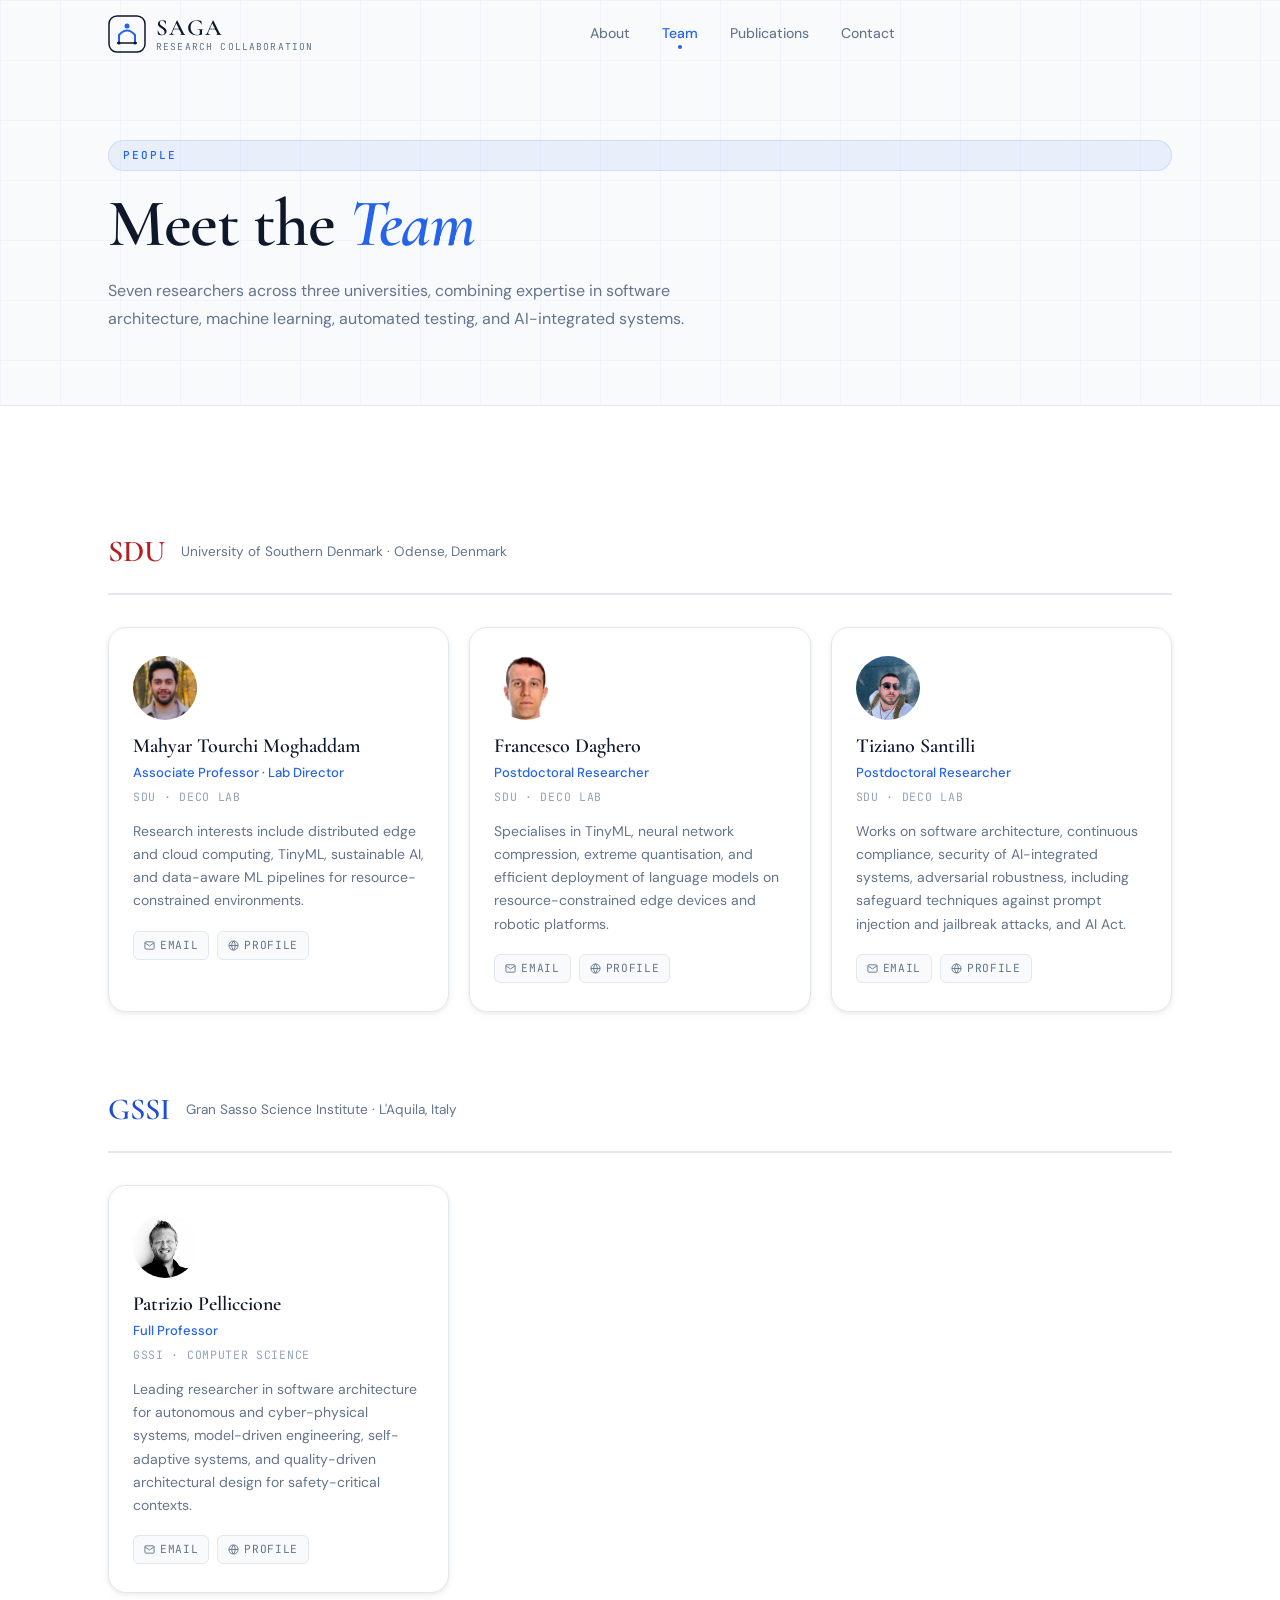
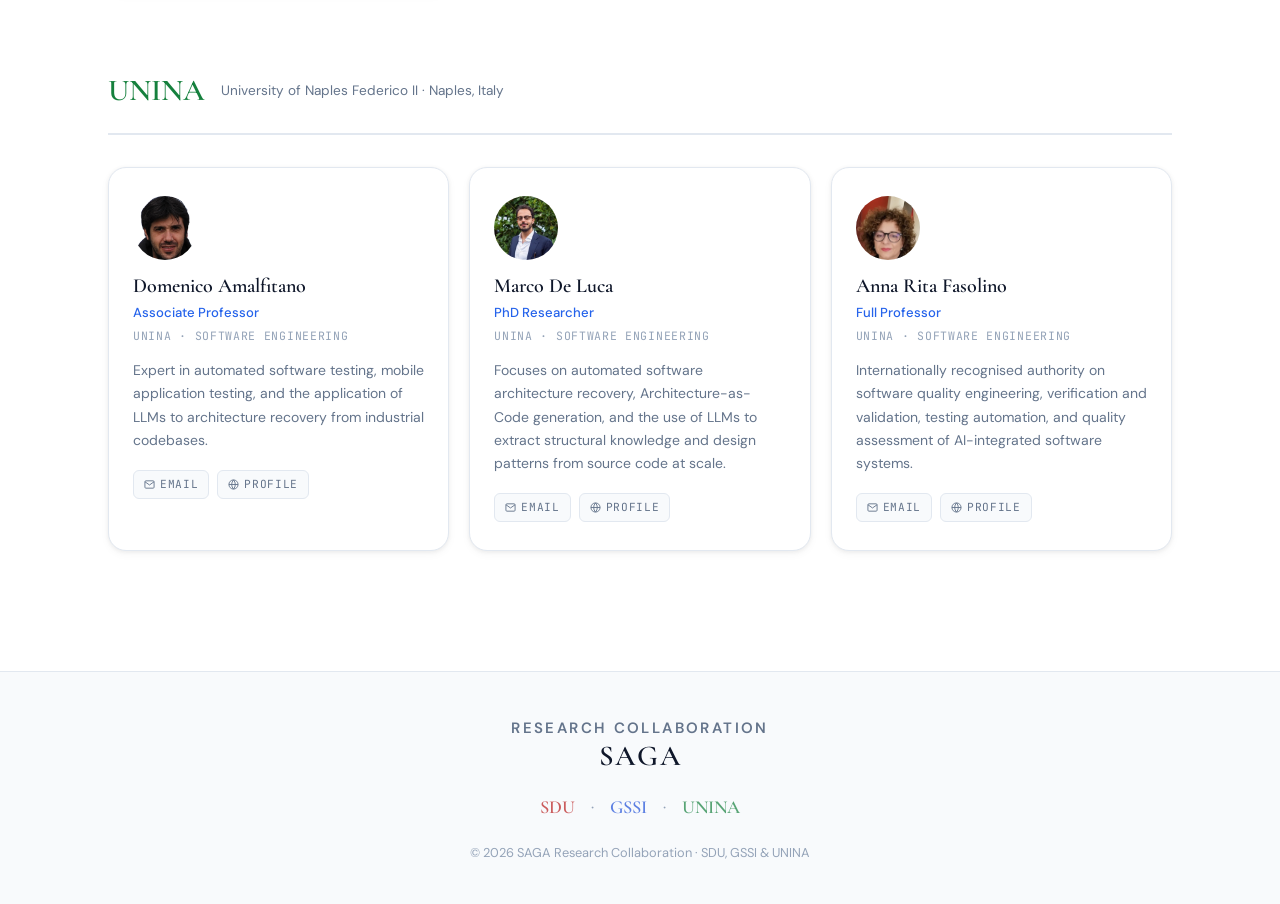
==== team.html @ 9bba65f5 "site upload" ====
<!DOCTYPE html>
<html lang="en">
<head>
  <meta charset="UTF-8" />
  <meta name="viewport" content="width=device-width, initial-scale=1.0" />
  <title>Team — SAGA Research Collaboration</title>
  <meta name="description" content="Meet the researchers behind SAGA — a cross-institutional team from SDU, GSSI, and UNINA." />
  <link rel="preconnect" href="https://fonts.googleapis.com" />
  <link rel="preconnect" href="https://fonts.gstatic.com" crossorigin />
  <link href="https://fonts.googleapis.com/css2?family=Cormorant+Garamond:ital,wght@0,400;0,500;0,600;1,400;1,600&family=DM+Sans:opsz,wght@9..40,300;9..40,400;9..40,500;9..40,600&family=JetBrains+Mono:wght@400;500&display=swap" rel="stylesheet" />
  <link rel="stylesheet" href="style.css" />
</head>
<body data-page="team">

<a href="#main" class="skip-link">Skip to content</a>

<header class="site-header" id="site-header">
  <div class="container header-inner">
    <a href="index.html" class="logo" aria-label="SAGA home">
      <svg width="38" height="38" viewBox="0 0 38 38" fill="none" aria-hidden="true">
        <rect x="1" y="1" width="36" height="36" rx="8" stroke="currentColor" stroke-width="1.5"/>
        <path d="M11 28 L11 20 Q19 11 27 20 L27 28" stroke="var(--accent)" stroke-width="2" fill="none" stroke-linejoin="round"/>
        <line x1="9" y1="28" x2="29" y2="28" stroke="currentColor" stroke-width="1.5"/>
        <circle cx="19" cy="11" r="2.5" fill="var(--accent)"/>
        <circle cx="11" cy="28" r="1.5" fill="currentColor"/>
        <circle cx="27" cy="28" r="1.5" fill="currentColor"/>
      </svg>
      <div class="logo-wordmark">
        <span class="logo-name">SAGA</span>
        <span class="logo-tagline">Research Collaboration</span>
      </div>
    </a>
    <nav class="nav-desktop" aria-label="Main navigation">
      <a href="index.html">About</a>
      <a href="team.html">Team</a>
      <a href="publications.html">Publications</a>
      <a href="contact.html">Contact</a>
    </nav>
    <div class="header-actions">
      <button class="hamburger" id="hamburger" aria-label="Open menu" aria-expanded="false">
        <svg width="20" height="20" viewBox="0 0 24 24" fill="none" stroke="currentColor" stroke-width="2" aria-hidden="true">
          <line x1="3" y1="6" x2="21" y2="6"/><line x1="3" y1="12" x2="21" y2="12"/><line x1="3" y1="18" x2="21" y2="18"/>
        </svg>
      </button>
    </div>
  </div>
  <nav class="nav-mobile" id="nav-mobile" aria-hidden="true">
    <a href="index.html" onclick="closeMobileNav()">About</a>
    <a href="team.html" onclick="closeMobileNav()">Team</a>
    <a href="publications.html" onclick="closeMobileNav()">Publications</a>
    <a href="contact.html" onclick="closeMobileNav()">Contact</a>
  </nav>
</header>

<main id="main">

  <section class="page-hero">
    <div class="container page-hero-inner">
      <span class="section-label">People</span>
      <h1>Meet the <em>Team</em></h1>
      <p class="desc">Seven researchers across three universities, combining expertise in software architecture, machine learning, automated testing, and AI-integrated systems.</p>
    </div>
  </section>

  <section class="section section-team">
    <div class="container">

      <!-- SDU -->
      <div class="team-group fade-in">
        <div class="team-group-header">
          <span class="team-group-abbr sdu">SDU</span>
          <span class="team-group-name">University of Southern Denmark · Odense, Denmark</span>
        </div>
        <div class="team-grid">

          <article class="team-card">
            <img class="team-avatar" src="./imgs/mahyar.jpg" alt=""/>
            <div class="team-info">
              <div class="team-name">Mahyar Tourchi Moghaddam</div>
              <div class="team-role">Associate Professor · Lab Director</div>
              <div class="team-affiliation">SDU · DECO Lab</div>
            </div>
            <p class="team-bio">Research interests include distributed edge and cloud computing, TinyML, sustainable AI, and data-aware ML pipelines for resource-constrained environments.</p>
            <div class="team-links">
              <a href="mailto:mtmo@mmmi.sdu.dk" class="team-link">
                <svg viewBox="0 0 24 24" fill="none" stroke="currentColor" stroke-width="2"><path d="M4 4h16c1.1 0 2 .9 2 2v12c0 1.1-.9 2-2 2H4c-1.1 0-2-.9-2-2V6c0-1.1.9-2 2-2z"/><polyline points="22,6 12,13 2,6"/></svg>
                Email
              </a>
              <a href="https://scholar.google.com/citations?user=be0lMAoAAAAJ&hl=en" target="_blank" rel="noopener noreferrer" class="team-link">
                <svg viewBox="0 0 24 24" fill="none" stroke="currentColor" stroke-width="2"><circle cx="12" cy="12" r="10"/><path d="M2 12h20M12 2a15.3 15.3 0 014 10 15.3 15.3 0 01-4 10 15.3 15.3 0 01-4-10 15.3 15.3 0 014-10z"/></svg>
                Profile
              </a>
            </div>
          </article>

          <article class="team-card">
            <img class="team-avatar" src="./imgs/daghero.jpg"/>
            <div class="team-info">
              <div class="team-name">Francesco Daghero</div>
              <div class="team-role">Postdoctoral Researcher</div>
              <div class="team-affiliation">SDU · DECO Lab</div>
            </div>
            <p class="team-bio">Specialises in TinyML, neural network compression, extreme quantisation, and efficient deployment of language models on resource-constrained edge devices and robotic platforms.</p>
            <div class="team-links">
              <a href="mailto:fdag@mmmi.sdu.dk" class="team-link">
                <svg viewBox="0 0 24 24" fill="none" stroke="currentColor" stroke-width="2"><path d="M4 4h16c1.1 0 2 .9 2 2v12c0 1.1-.9 2-2 2H4c-1.1 0-2-.9-2-2V6c0-1.1.9-2 2-2z"/><polyline points="22,6 12,13 2,6"/></svg>
                Email
              </a>
              <a href="https://scholar.google.com/citations?user=OiJ-ew0AAAAJ&hl=da&oi=ao" target="_blank" rel="noopener noreferrer" class="team-link">
                <svg viewBox="0 0 24 24" fill="none" stroke="currentColor" stroke-width="2"><circle cx="12" cy="12" r="10"/><path d="M2 12h20M12 2a15.3 15.3 0 014 10 15.3 15.3 0 01-4 10 15.3 15.3 0 01-4-10 15.3 15.3 0 014-10z"/></svg>
                Profile
              </a>
            </div>
          </article>

          <article class="team-card">
            <img class="team-avatar" src="./imgs/tiziano.jpeg"/>
            <div class="team-info">
              <div class="team-name">Tiziano Santilli</div>
              <div class="team-role">Postdoctoral Researcher</div>
              <div class="team-affiliation">SDU · DECO Lab</div>
            </div>
            <p class="team-bio">Works on software architecture, continuous compliance, security of AI-integrated systems, adversarial robustness, including safeguard techniques against prompt injection and jailbreak attacks, and AI Act.</p>
            <div class="team-links">
              <a href="mailto:tisa@mmmi.sdu.dk" class="team-link">
                <svg viewBox="0 0 24 24" fill="none" stroke="currentColor" stroke-width="2"><path d="M4 4h16c1.1 0 2 .9 2 2v12c0 1.1-.9 2-2 2H4c-1.1 0-2-.9-2-2V6c0-1.1.9-2 2-2z"/><polyline points="22,6 12,13 2,6"/></svg>
                Email
              </a>
              <a href="https://scholar.google.com/citations?hl=da&user=D_-SJPYAAAAJ" target="_blank" rel="noopener noreferrer" class="team-link">
                <svg viewBox="0 0 24 24" fill="none" stroke="currentColor" stroke-width="2"><circle cx="12" cy="12" r="10"/><path d="M2 12h20M12 2a15.3 15.3 0 014 10 15.3 15.3 0 01-4 10 15.3 15.3 0 01-4-10 15.3 15.3 0 014-10z"/></svg>
                Profile
              </a>
            </div>
          </article>

        </div>
      </div>

      <!-- GSSI -->
      <div class="team-group fade-in">
        <div class="team-group-header">
          <span class="team-group-abbr gssi">GSSI</span>
          <span class="team-group-name">Gran Sasso Science Institute · L'Aquila, Italy</span>
        </div>
        <div class="team-grid">

          <article class="team-card">
            <img class="team-avatar" src="./imgs/pelliccione.jpg"/>
            <div class="team-info">
              <div class="team-name">Patrizio Pelliccione</div>
              <div class="team-role">Full Professor</div>
              <div class="team-affiliation">GSSI · Computer Science</div>
            </div>
            <p class="team-bio">Leading researcher in software architecture for autonomous and cyber-physical systems, model-driven engineering, self-adaptive systems, and quality-driven architectural design for safety-critical contexts.</p>
            <div class="team-links">
              <a href="mailto:patrizio.pelliccione@gssi.it" class="team-link">
                <svg viewBox="0 0 24 24" fill="none" stroke="currentColor" stroke-width="2"><path d="M4 4h16c1.1 0 2 .9 2 2v12c0 1.1-.9 2-2 2H4c-1.1 0-2-.9-2-2V6c0-1.1.9-2 2-2z"/><polyline points="22,6 12,13 2,6"/></svg>
                Email
              </a>
              <a href="https://www.patriziopelliccione.com" target="_blank" rel="noopener noreferrer" class="team-link">
                <svg viewBox="0 0 24 24" fill="none" stroke="currentColor" stroke-width="2"><circle cx="12" cy="12" r="10"/><path d="M2 12h20M12 2a15.3 15.3 0 014 10 15.3 15.3 0 01-4 10 15.3 15.3 0 01-4-10 15.3 15.3 0 014-10z"/></svg>
                Profile
              </a>
            </div>
          </article>

        </div>
      </div>

      <!-- UNINA -->
      <div class="team-group fade-in">
        <div class="team-group-header">
          <span class="team-group-abbr unina">UNINA</span>
          <span class="team-group-name">University of Naples Federico II · Naples, Italy</span>
        </div>
        <div class="team-grid">

          <article class="team-card">
            <img class="team-avatar" src="./imgs/domenico.png"/>
            <div class="team-info">
              <div class="team-name">Domenico Amalfitano</div>
              <div class="team-role">Associate Professor</div>
              <div class="team-affiliation">UNINA · Software Engineering</div>
            </div>
            <p class="team-bio">Expert in automated software testing, mobile application testing, and the application of LLMs to architecture recovery from industrial codebases.</p>
            <div class="team-links">
              <a href="mailto:domenico.amalfitano@unina.it" class="team-link">
                <svg viewBox="0 0 24 24" fill="none" stroke="currentColor" stroke-width="2"><path d="M4 4h16c1.1 0 2 .9 2 2v12c0 1.1-.9 2-2 2H4c-1.1 0-2-.9-2-2V6c0-1.1.9-2 2-2z"/><polyline points="22,6 12,13 2,6"/></svg>
                Email
              </a>
              <a href="https://scholar.google.com/citations?hl=da&user=ReafO6YAAAAJ" target="_blank" rel="noopener noreferrer" class="team-link">
                <svg viewBox="0 0 24 24" fill="none" stroke="currentColor" stroke-width="2"><circle cx="12" cy="12" r="10"/><path d="M2 12h20M12 2a15.3 15.3 0 014 10 15.3 15.3 0 01-4 10 15.3 15.3 0 01-4-10 15.3 15.3 0 014-10z"/></svg>
                Profile
              </a>
            </div>
          </article>

          <article class="team-card">
            <img class="team-avatar" src="./imgs/marco.jpeg"/>
            <div class="team-info">
              <div class="team-name">Marco De Luca</div>
              <div class="team-role">PhD Researcher</div>
              <div class="team-affiliation">UNINA · Software Engineering</div>
            </div>
            <p class="team-bio">Focuses on automated software architecture recovery, Architecture-as-Code generation, and the use of LLMs to extract structural knowledge and design patterns from source code at scale.</p>
            <div class="team-links">
              <a href="mailto:marco.deluca2@unina.it" class="team-link">
                <svg viewBox="0 0 24 24" fill="none" stroke="currentColor" stroke-width="2"><path d="M4 4h16c1.1 0 2 .9 2 2v12c0 1.1-.9 2-2 2H4c-1.1 0-2-.9-2-2V6c0-1.1.9-2 2-2z"/><polyline points="22,6 12,13 2,6"/></svg>
                Email
              </a>
              <a href="https://scholar.google.com/citations?hl=da&user=UpbVKHIAAAAJ" target="_blank" rel="noopener noreferrer" class="team-link">
                <svg viewBox="0 0 24 24" fill="none" stroke="currentColor" stroke-width="2"><circle cx="12" cy="12" r="10"/><path d="M2 12h20M12 2a15.3 15.3 0 014 10 15.3 15.3 0 01-4 10 15.3 15.3 0 01-4-10 15.3 15.3 0 014-10z"/></svg>
                Profile
              </a>
            </div>
          </article>

          <article class="team-card">
            <img class="team-avatar" src="./imgs/fasolino.jpg"/>
            <div class="team-info">
              <div class="team-name">Anna Rita Fasolino</div>
              <div class="team-role">Full Professor</div>
              <div class="team-affiliation">UNINA · Software Engineering</div>
            </div>
            <p class="team-bio">Internationally recognised authority on software quality engineering, verification and validation, testing automation, and quality assessment of AI-integrated software systems.</p>
            <div class="team-links">
              <a href="mailto:fasolino@unina.it" class="team-link">
                <svg viewBox="0 0 24 24" fill="none" stroke="currentColor" stroke-width="2"><path d="M4 4h16c1.1 0 2 .9 2 2v12c0 1.1-.9 2-2 2H4c-1.1 0-2-.9-2-2V6c0-1.1.9-2 2-2z"/><polyline points="22,6 12,13 2,6"/></svg>
                Email
              </a>
              <a href="https://scholar.google.com/citations?hl=da&user=lC5j76YAAAAJ" target="_blank" rel="noopener noreferrer" class="team-link">
                <svg viewBox="0 0 24 24" fill="none" stroke="currentColor" stroke-width="2"><circle cx="12" cy="12" r="10"/><path d="M2 12h20M12 2a15.3 15.3 0 014 10 15.3 15.3 0 01-4 10 15.3 15.3 0 01-4-10 15.3 15.3 0 014-10z"/></svg>
                Profile
              </a>
            </div>
          </article>



        </div>
      </div>

    </div>
  </section>

</main>

<footer class="site-footer">
  <div class="container footer-inner">
    <div class="footer-name"><em>Research Collaboration</em>SAGA</div>
    <div class="footer-insts">
      <a href="https://www.sdu.dk"   target="_blank" rel="noopener noreferrer" class="footer-inst sdu">SDU</a>
      <span class="footer-sep">·</span>
      <a href="https://www.gssi.it"  target="_blank" rel="noopener noreferrer" class="footer-inst gssi">GSSI</a>
      <span class="footer-sep">·</span>
      <a href="https://www.unina.it" target="_blank" rel="noopener noreferrer" class="footer-inst unina">UNINA</a>
    </div>
    <p class="footer-copy">&copy; <span id="footer-year"></span> SAGA Research Collaboration · SDU, GSSI &amp; UNINA</p>
  </div>
</footer>

<script src="script.js"></script>
</body>
</html>
---- style.css ----
/* ================================================================
   SAGA Research Collaboration · style.css
   ================================================================ */

/* ── VARIABLES ─────────────────────────────────────────────── */
:root {
  --bg:           #ffffff;
  --bg-2:         #f8fafc;
  --bg-3:         #f0f4ff;
  --card:         #ffffff;
  --card-hover:   #f0f5ff;

  --accent:       #2563eb;
  --accent-dim:   rgba(37, 99, 235, .07);
  --accent-glow:  rgba(37, 99, 235, .18);
  --accent-2:     #0891b2;
  --gold:         #d97706;
  --gold-dim:     rgba(217, 119, 6, .09);

  --sdu-color:    #b91c1c;
  --gssi-color:   #1d4ed8;
  --unina-color:  #15803d;

  --text:         #0f172a;
  --text-2:       #64748b;
  --text-3:       #94a3b8;

  --border:       rgba(37, 99, 235, .14);
  --border-2:     #e2e8f0;
  --border-hover: rgba(37, 99, 235, .35);

  --shadow-sm:    0 1px 4px rgba(0,0,0,.06), 0 3px 10px rgba(0,0,0,.04);
  --shadow-md:    0 4px 20px rgba(37,99,235,.1), 0 1px 4px rgba(0,0,0,.06);

  --radius:       10px;
  --radius-lg:    18px;
  --radius-xl:    24px;
  --max-w:        1160px;
  --pad-x:        clamp(20px, 5vw, 48px);

  --font-display: 'Cormorant Garamond', Georgia, serif;
  --font-body:    'DM Sans', system-ui, sans-serif;
  --font-mono:    'JetBrains Mono', 'Fira Code', monospace;

  --ease:         cubic-bezier(.25, .46, .45, .94);
  --ease-out:     cubic-bezier(.16, 1, .3, 1);
  --dur:          .25s;
}

/* ── RESET ─────────────────────────────────────────────────── */
*, *::before, *::after { box-sizing: border-box; margin: 0; padding: 0; }
html  { scroll-behavior: smooth; text-size-adjust: 100%; }
body  {
  font-family: var(--font-body);
  font-size: clamp(15px, 1.5vw, 16px);
  line-height: 1.7;
  color: var(--text);
  background: var(--bg);
  overflow-x: hidden;
  -webkit-font-smoothing: antialiased;
}
img    { display: block; max-width: 100%; }
ul     { list-style: none; }
a      { color: inherit; text-decoration: none; }
button { font: inherit; cursor: pointer; border: none; background: none; }
input, textarea { font: inherit; }
::selection { background: var(--accent); color: #fff; }
:focus-visible { outline: 2px solid var(--accent); outline-offset: 3px; border-radius: 4px; }

/* ── SKIP LINK ─────────────────────────────────────────────── */
.skip-link {
  position: fixed; top: -100px; left: 16px; z-index: 9999;
  padding: 10px 18px; background: var(--accent); color: #fff;
  border-radius: var(--radius); font-weight: 600; transition: top .2s;
}
.skip-link:focus { top: 12px; }

/* ── LAYOUT UTILITIES ──────────────────────────────────────── */
.container {
  width: 100%; max-width: var(--max-w);
  margin-inline: auto; padding-inline: var(--pad-x);
}
.section { padding-block: clamp(72px, 10vw, 120px); }

/* ── SECTION HEADER ────────────────────────────────────────── */
.section-header {
  text-align: center; max-width: 700px;
  margin-inline: auto; margin-bottom: clamp(48px, 7vw, 80px);
}
.section-label {
  display: inline-block;
  font-family: var(--font-mono); font-size: 11px;
  font-weight: 500; letter-spacing: .18em; text-transform: uppercase;
  color: var(--accent); background: var(--accent-dim);
  border: 1px solid var(--border);
  padding: 5px 14px; border-radius: 100px; margin-bottom: 18px;
}
.section-header h2 {
  font-family: var(--font-display);
  font-size: clamp(2.2rem, 5vw, 3.4rem);
  font-weight: 600; line-height: 1.15; letter-spacing: -.01em;
  color: var(--text); margin-bottom: 18px;
}
.section-header h2 em { font-style: italic; color: var(--accent); }
.section-desc { color: var(--text-2); font-size: 1.05rem; line-height: 1.75; }

/* ── BUTTONS ───────────────────────────────────────────────── */
.btn {
  display: inline-flex; align-items: center; gap: 8px;
  padding: 12px 26px; border-radius: var(--radius);
  font-size: .9rem; font-weight: 500; letter-spacing: .01em;
  transition: all var(--dur) var(--ease); cursor: pointer; white-space: nowrap;
}
.btn-primary {
  background: var(--accent); color: #fff;
  box-shadow: 0 2px 8px rgba(37,99,235,.3);
}
.btn-primary:hover {
  background: #1d4ed8;
  box-shadow: 0 4px 16px rgba(37,99,235,.35);
  transform: translateY(-1px);
}
.btn-outline {
  background: transparent; color: var(--text);
  border: 1.5px solid var(--border-2);
}
.btn-outline:hover {
  border-color: var(--accent); color: var(--accent);
  background: var(--accent-dim); transform: translateY(-1px);
}
.btn-sm { padding: 8px 18px; font-size: .85rem; }

/* ── HEADER ────────────────────────────────────────────────── */
.site-header {
  position: fixed; top: 0; left: 0; right: 0; z-index: 100;
  transition: background var(--dur), border-color var(--dur), box-shadow var(--dur);
}
.site-header.scrolled {
  background: rgba(255,255,255,.95);
  backdrop-filter: blur(20px);
  -webkit-backdrop-filter: blur(20px);
  border-bottom: 1px solid var(--border-2);
  box-shadow: 0 1px 8px rgba(0,0,0,.06);
}
.header-inner {
  display: flex; align-items: center;
  justify-content: space-between; height: 68px; gap: 24px;
}
.logo { display: flex; align-items: center; gap: 10px; flex-shrink: 0; }
.logo-wordmark { display: flex; flex-direction: column; line-height: 1; }
.logo-name {
  font-family: var(--font-display); font-size: 1.45rem;
  font-weight: 600; letter-spacing: .06em; color: var(--text);
}
.logo-tagline {
  font-family: var(--font-mono); font-size: .6rem;
  letter-spacing: .12em; text-transform: uppercase;
  color: var(--text-2); margin-top: 2px;
}
.nav-desktop { display: flex; align-items: center; gap: 4px; }
.nav-desktop a {
  padding: 7px 14px; border-radius: var(--radius);
  font-size: .88rem; font-weight: 450; color: var(--text-2);
  transition: color var(--dur), background var(--dur); position: relative;
}
.nav-desktop a:hover { color: var(--text); background: var(--bg-2); }
.nav-desktop a.active { color: var(--accent); font-weight: 500; }
.nav-desktop a.active::after {
  content: ''; position: absolute; bottom: 4px; left: 50%;
  transform: translateX(-50%); width: 4px; height: 4px;
  border-radius: 50%; background: var(--accent);
}
.header-actions { display: flex; align-items: center; gap: 8px; flex-shrink: 0; }
.hamburger {
  display: none; align-items: center; justify-content: center;
  width: 40px; height: 40px; border-radius: var(--radius);
  color: var(--text); background: var(--bg-2);
  border: 1px solid var(--border-2); transition: background var(--dur);
}
.hamburger:hover { background: #e2e8f0; }
.nav-mobile {
  display: none; flex-direction: column;
  background: rgba(255,255,255,.98);
  backdrop-filter: blur(24px);
  border-bottom: 1px solid var(--border-2);
  padding: 12px var(--pad-x) 20px; gap: 4px;
  box-shadow: 0 8px 24px rgba(0,0,0,.08);
}
.nav-mobile.open { display: flex; }
.nav-mobile a {
  display: block; padding: 11px 16px; border-radius: var(--radius);
  color: var(--text-2); font-size: .95rem; font-weight: 450;
  transition: color var(--dur), background var(--dur);
}
.nav-mobile a:hover  { color: var(--text); background: var(--bg-2); }
.nav-mobile a.active { color: var(--accent); }

/* ── HERO (homepage only) ──────────────────────────────────── */
.hero {
  position: relative; min-height: 100svh;
  display: flex; align-items: center; justify-content: center;
  overflow: hidden; background: #eef4ff;
}
.hero::before {
  content: ''; position: absolute; inset: 0;
  background-image:
    linear-gradient(rgba(37,99,235,.055) 1px, transparent 1px),
    linear-gradient(90deg, rgba(37,99,235,.055) 1px, transparent 1px);
  background-size: 64px 64px; pointer-events: none; z-index: 1;
}
.hero::after {
  content: ''; position: absolute; top: 50%; left: 50%;
  transform: translate(-50%, -50%);
  width: 800px; height: 800px;
  background: radial-gradient(ellipse, rgba(37,99,235,.07) 0%, transparent 70%);
  pointer-events: none; z-index: 1;
}
#hero-canvas { position: absolute; inset: 0; width: 100%; height: 100%; z-index: 2; }
.hero-content {
  position: relative; z-index: 3; text-align: center;
  padding-top: 80px; padding-bottom: 80px;
}
.hero-badge {
  display: inline-flex; align-items: center; gap: 8px;
  font-family: var(--font-mono); font-size: 11px;
  letter-spacing: .16em; text-transform: uppercase;
  color: var(--accent); background: rgba(37,99,235,.08);
  border: 1px solid rgba(37,99,235,.2);
  padding: 6px 16px; border-radius: 100px; margin-bottom: 32px;
  animation: fadeUp .8s var(--ease-out) .1s both;
}
.hero-badge-dot {
  width: 6px; height: 6px; border-radius: 50%; background: var(--accent-2);
  animation: pulseDot 2s ease-in-out infinite;
}
.hero-title {
  font-family: var(--font-display);
  font-size: clamp(3rem, 8vw, 6.5rem);
  font-weight: 600; line-height: 1.05; letter-spacing: -.02em;
  color: var(--text); margin-bottom: 28px;
  animation: fadeUp .9s var(--ease-out) .25s both;
}
.hero-title em {
  font-style: italic;
  background: linear-gradient(135deg, var(--accent) 0%, var(--accent-2) 100%);
  -webkit-background-clip: text; -webkit-text-fill-color: transparent; background-clip: text;
}
.hero-desc {
  max-width: 560px; margin-inline: auto;
  color: var(--text-2); font-size: clamp(.95rem, 2vw, 1.1rem);
  line-height: 1.75; margin-bottom: 36px;
  animation: fadeUp .9s var(--ease-out) .38s both;
}
.hero-institutions {
  display: flex; align-items: center; justify-content: center;
  gap: 14px; flex-wrap: wrap; margin-bottom: 44px;
  animation: fadeUp .9s var(--ease-out) .48s both;
}
.inst-badge {
  font-family: var(--font-mono); font-size: .78rem; font-weight: 500;
  letter-spacing: .08em; padding: 5px 14px;
  border-radius: var(--radius); border: 1.5px solid;
}
.inst-badge.sdu   { color: var(--sdu-color);   border-color: var(--sdu-color);   background: rgba(185,28,28,.07); }
.inst-badge.gssi  { color: var(--gssi-color);  border-color: var(--gssi-color);  background: rgba(29,78,216,.07); }
.inst-badge.unina { color: var(--unina-color); border-color: var(--unina-color); background: rgba(21,128,61,.07); }
.inst-divider { color: var(--text-3); font-size: 1.2rem; }
.hero-cta {
  display: flex; align-items: center; justify-content: center;
  gap: 14px; flex-wrap: wrap;
  animation: fadeUp .9s var(--ease-out) .58s both;
}
.hero-scroll {
  position: absolute; bottom: 36px; left: 50%;
  transform: translateX(-50%); z-index: 3;
  display: flex; flex-direction: column; align-items: center; gap: 8px;
  color: var(--text-3); font-family: var(--font-mono);
  font-size: 10px; letter-spacing: .12em; text-transform: uppercase;
  animation: fadeIn 1.2s var(--ease-out) 1.2s both;
}
.hero-scroll-line {
  width: 1px; height: 36px;
  background: linear-gradient(to bottom, var(--text-3), transparent);
  animation: scrollLine 2s ease-in-out 1.5s infinite;
}

/* ── STATS BAR ─────────────────────────────────────────────── */
.stats-bar {
  background: var(--bg-2);
  border-top: 1px solid var(--border-2);
  border-bottom: 1px solid var(--border-2);
  padding-block: 48px;
}
.stats-grid {
  display: grid; grid-template-columns: repeat(3, 1fr);
  gap: 24px; text-align: center;
}
.stat-number {
  font-family: var(--font-display);
  font-size: clamp(2.4rem, 5vw, 3.6rem);
  font-weight: 600; color: var(--accent);
  line-height: 1; margin-bottom: 8px;
}
.stat-label { font-size: .82rem; color: var(--text-2); letter-spacing: .04em; }

/* ── RESEARCH THEME CARDS ──────────────────────────────────── */
.section-research    { background: var(--bg); }
.section-institutions{ background: var(--bg-2); }

.themes-grid {
  display: grid;
  grid-template-columns: repeat(auto-fit, minmax(260px, 1fr)); gap: 20px;
}
.theme-card {
  background: var(--card); border: 1px solid var(--border-2);
  border-radius: var(--radius-lg); padding: 32px 28px;
  box-shadow: var(--shadow-sm);
  transition: background var(--dur), border-color var(--dur), transform var(--dur), box-shadow var(--dur);
}
.theme-card:hover {
  background: var(--card-hover); border-color: rgba(37,99,235,.25);
  transform: translateY(-3px); box-shadow: var(--shadow-md);
}
.theme-icon {
  width: 48px; height: 48px; border-radius: 12px;
  background: var(--accent-dim); border: 1px solid var(--border);
  display: flex; align-items: center; justify-content: center;
  color: var(--accent); margin-bottom: 20px;
  transition: background var(--dur), box-shadow var(--dur);
}
.theme-card:hover .theme-icon {
  background: rgba(37,99,235,.12);
  box-shadow: 0 0 16px rgba(37,99,235,.2);
}
.theme-icon svg { width: 22px; height: 22px; stroke-width: 1.6; }
.theme-card h3 {
  font-family: var(--font-display); font-size: 1.3rem;
  font-weight: 600; color: var(--text); margin-bottom: 12px; line-height: 1.3;
}
.theme-card p { color: var(--text-2); font-size: .9rem; line-height: 1.7; }

/* ── INSTITUTION CARDS ─────────────────────────────────────── */
.inst-grid {
  display: grid;
  grid-template-columns: repeat(auto-fit, minmax(300px, 1fr)); gap: 24px;
}
.inst-card {
  background: var(--card); border: 1px solid var(--border-2);
  border-radius: var(--radius-lg); padding: 36px 32px;
  box-shadow: var(--shadow-sm); display: flex; flex-direction: column;
  transition: transform var(--dur), box-shadow var(--dur), border-color var(--dur);
}
.inst-card:hover {
  transform: translateY(-2px); box-shadow: var(--shadow-md);
  border-color: rgba(37,99,235,.2);
}
.inst-card-flag { display: flex; align-items: center; gap: 12px; margin-bottom: 20px; }
.inst-abbr { font-family: var(--font-display); font-size: 2.2rem; font-weight: 600; line-height: 1; }
.inst-abbr.sdu   { color: var(--sdu-color); }
.inst-abbr.gssi  { color: var(--gssi-color); }
.inst-abbr.unina { color: var(--unina-color); }
.inst-country {
  font-family: var(--font-mono); font-size: .7rem;
  letter-spacing: .1em; text-transform: uppercase; color: var(--text-2);
  background: var(--bg-2); border: 1px solid var(--border-2);
  padding: 3px 10px; border-radius: 100px;
}
.inst-card h3 { font-size: .95rem; font-weight: 500; color: var(--text); margin-bottom: 12px; line-height: 1.4; }
.inst-card p  { color: var(--text-2); font-size: .88rem; line-height: 1.7; flex: 1; margin-bottom: 20px; }
.inst-link {
  display: inline-flex; align-items: center; gap: 6px;
  font-family: var(--font-mono); font-size: .78rem;
  color: var(--accent); letter-spacing: .05em;
  transition: gap var(--dur);
}
.inst-link:hover { gap: 10px; }
.inst-link svg { width: 14px; height: 14px; }

/* ── PAGE HERO (team / publications / contact) ─────────────── */
.page-hero {
  padding-top: 140px; padding-bottom: 72px;
  background: var(--bg-2); border-bottom: 1px solid var(--border-2);
  position: relative; overflow: hidden;
}
.page-hero::before {
  content: ''; position: absolute; inset: 0;
  background-image:
    linear-gradient(rgba(37,99,235,.04) 1px, transparent 1px),
    linear-gradient(90deg, rgba(37,99,235,.04) 1px, transparent 1px);
  background-size: 60px 60px;
}
.page-hero-inner { position: relative; z-index: 1; }
.page-hero .section-label { display: block; margin-bottom: 16px; }
.page-hero h1 {
  font-family: var(--font-display);
  font-size: clamp(2.6rem, 6vw, 4.2rem);
  font-weight: 600; line-height: 1.1; letter-spacing: -.02em;
  color: var(--text); margin-bottom: 16px;
}
.page-hero h1 em { font-style: italic; color: var(--accent); }
.page-hero .desc { max-width: 600px; color: var(--text-2); font-size: 1rem; line-height: 1.75; }
.page-hero .desc code {
  font-family: var(--font-mono); font-size: .82em;
  background: var(--card); padding: 2px 8px;
  border-radius: 6px; border: 1px solid var(--border-2); color: var(--text);
}

/* ── TEAM ──────────────────────────────────────────────────── */
.section-team { background: var(--bg); }
.team-group   { margin-bottom: 72px; }
.team-group:last-child { margin-bottom: 0; }
.team-group-header {
  display: flex; align-items: center; gap: 16px;
  margin-bottom: 32px; padding-bottom: 16px;
  border-bottom: 2px solid var(--border-2);
}
.team-group-abbr { font-family: var(--font-display); font-size: 1.9rem; font-weight: 600; }
.team-group-abbr.sdu   { color: var(--sdu-color); }
.team-group-abbr.gssi  { color: var(--gssi-color); }
.team-group-abbr.unina { color: var(--unina-color); }
.team-group-name { font-size: .85rem; color: var(--text-2); }
.team-grid { display: grid; grid-template-columns: repeat(auto-fill, minmax(280px, 1fr)); gap: 20px; }
.team-card {
  background: var(--card); border: 1px solid var(--border-2);
  border-radius: var(--radius-lg); padding: 28px 24px;
  display: flex; flex-direction: column; gap: 14px;
  box-shadow: var(--shadow-sm);
  transition: transform var(--dur), box-shadow var(--dur), border-color var(--dur);
}
.team-card:hover {
  transform: translateY(-3px); box-shadow: var(--shadow-md);
  border-color: rgba(37,99,235,.2);
}
.team-avatar {
  width: 64px; height: 64px; border-radius: 50%;
  display: flex; align-items: center; justify-content: center;
  font-family: var(--font-display); font-size: 1.5rem; font-weight: 600;
  color: #fff; flex-shrink: 0;
}
.avatar-sdu   { background: linear-gradient(135deg, #9f1239, #dc2626); }
.avatar-gssi  { background: linear-gradient(135deg, #1e3a8a, #3b82f6); }
.avatar-unina { background: linear-gradient(135deg, #14532d, #16a34a); }
.team-name        { font-family: var(--font-display); font-size: 1.25rem; font-weight: 600; color: var(--text); line-height: 1.2; margin-bottom: 4px; }
.team-role        { font-size: .82rem; color: var(--accent); font-weight: 500; margin-bottom: 2px; }
.team-affiliation { font-family: var(--font-mono); font-size: .72rem; color: var(--text-3); letter-spacing: .06em; text-transform: uppercase; }
.team-bio  { color: var(--text-2); font-size: .875rem; line-height: 1.65; }
.team-links { display: flex; flex-wrap: wrap; gap: 8px; margin-top: 4px; }
.team-link {
  display: inline-flex; align-items: center; gap: 5px;
  font-family: var(--font-mono); font-size: .7rem;
  letter-spacing: .06em; text-transform: uppercase;
  color: var(--text-2); background: var(--bg-2);
  border: 1px solid var(--border-2); padding: 4px 10px; border-radius: 6px;
  transition: color var(--dur), border-color var(--dur), background var(--dur);
}
.team-link:hover { color: var(--accent); border-color: var(--border); background: var(--accent-dim); }
.team-link svg { width: 11px; height: 11px; }

/* ── PUBLICATIONS ──────────────────────────────────────────── */
.section-publications { background: var(--bg); }
.pub-filter-bar { display: flex; flex-wrap: wrap; gap: 8px; margin-bottom: 40px; }
.pub-filter-btn {
  padding: 7px 18px; border-radius: 100px; font-size: .82rem;
  font-weight: 450; color: var(--text-2); background: var(--bg-2);
  border: 1px solid var(--border-2); cursor: pointer;
  transition: all var(--dur);
}
.pub-filter-btn:hover  { color: var(--text); border-color: rgba(37,99,235,.3); }
.pub-filter-btn.active { color: var(--accent); background: var(--accent-dim); border-color: var(--border); font-weight: 500; }
.pub-list { display: flex; flex-direction: column; gap: 16px; }
.pub-item {
  background: var(--card); border: 1px solid var(--border-2);
  border-radius: var(--radius-lg); padding: 28px 32px;
  box-shadow: var(--shadow-sm);
  transition: transform var(--dur), box-shadow var(--dur), border-color var(--dur);
}
.pub-item:hover { transform: translateX(4px); box-shadow: var(--shadow-md); border-color: rgba(37,99,235,.2); }
.pub-header { display: flex; align-items: flex-start; gap: 14px; margin-bottom: 10px; flex-wrap: wrap; }
.pub-type-badge {
  flex-shrink: 0; font-family: var(--font-mono); font-size: .68rem;
  font-weight: 500; letter-spacing: .1em; text-transform: uppercase;
  padding: 4px 10px; border-radius: 6px; border: 1px solid; margin-top: 2px;
}
.pub-type-badge.conference { color: var(--accent);   border-color: rgba(37,99,235,.25); background: var(--accent-dim); }
.pub-type-badge.journal    { color: var(--accent-2); border-color: rgba(8,145,178,.2);  background: rgba(8,145,178,.07); }
.pub-type-badge.workshop   { color: var(--gold);     border-color: var(--gold-dim);     background: var(--gold-dim); }
.pub-type-badge.preprint   { color: var(--text-2);   border-color: var(--border-2);     background: var(--bg-2); }
.pub-title { font-family: var(--font-display); font-size: 1.15rem; font-weight: 600; color: var(--text); line-height: 1.35; }
.pub-title a { color: var(--text); }
.pub-title a:hover { color: var(--accent); }
.pub-authors { font-size: .85rem; color: var(--text-2); margin-bottom: 4px; }
.pub-venue   { font-size: .85rem; color: var(--text-3); font-style: italic; }
.pub-footer  { display: flex; align-items: center; gap: 16px; margin-top: 16px; flex-wrap: wrap; }
.pub-year {
  font-family: var(--font-mono); font-size: .75rem; color: var(--text-2);
  background: var(--bg-2); border: 1px solid var(--border-2);
  padding: 3px 10px; border-radius: 6px;
}
.pub-links { display: flex; gap: 8px; }
.pub-link {
  font-family: var(--font-mono); font-size: .72rem; letter-spacing: .08em;
  text-transform: uppercase; color: var(--accent);
  background: var(--accent-dim); border: 1px solid var(--border);
  padding: 4px 12px; border-radius: 6px;
  transition: background var(--dur), box-shadow var(--dur);
}
.pub-link:hover { background: rgba(37,99,235,.14); box-shadow: 0 2px 8px rgba(37,99,235,.15); }
.pub-empty { text-align: center; padding: 80px 24px; color: var(--text-2); }
.pub-empty svg  { margin-inline: auto; margin-bottom: 20px; color: var(--text-3); }
.pub-empty code { font-family: var(--font-mono); font-size: .85rem; background: var(--bg-2); padding: 2px 8px; border-radius: 4px; border: 1px solid var(--border-2); }

/* ── CONTACT ───────────────────────────────────────────────── */
.section-contact { background: var(--bg); }
.contact-grid { display: grid; grid-template-columns: 1fr 1.4fr; gap: 60px; align-items: start; }
.contact-blocks { display: flex; flex-direction: column; gap: 28px; }
.contact-block  { display: flex; gap: 16px; align-items: flex-start; }
.contact-block-icon {
  width: 44px; height: 44px; border-radius: 12px;
  background: var(--accent-dim); border: 1px solid var(--border);
  display: flex; align-items: center; justify-content: center;
  flex-shrink: 0; color: var(--accent);
}
.contact-block-icon svg { width: 18px; height: 18px; }
.contact-block-body strong {
  display: block; font-size: .8rem; font-weight: 600; color: var(--text);
  margin-bottom: 4px; text-transform: uppercase; letter-spacing: .06em;
  font-family: var(--font-mono);
}
img.team-avatar {
  object-fit: cover;
  object-position: center top;
}
.contact-block-body p { color: var(--text-2); font-size: .9rem; line-height: 1.6; }
.contact-block-body a { color: var(--accent); }
.contact-block-body a:hover { text-decoration: underline; }
.contact-inst-list    { display: flex; flex-direction: column; gap: 28px; }
.contact-inst-heading { display: flex; align-items: center; gap: 12px; margin-bottom: 12px; padding-bottom: 10px; border-bottom: 1px solid var(--border-2); }
.contact-inst-abbr    { font-family: var(--font-display); font-size: 1.5rem; font-weight: 600; }
.contact-inst-abbr.sdu   { color: var(--sdu-color); }
.contact-inst-abbr.gssi  { color: var(--gssi-color); }
.contact-inst-abbr.unina { color: var(--unina-color); }
.contact-inst-fullname   { font-size: .82rem; color: var(--text-2); }
.contact-people-list  { display: flex; flex-direction: column; gap: 10px; }
.contact-person {
  display: flex; align-items: center; gap: 12px;
  padding: 10px 14px; background: var(--bg-2);
  border: 1px solid var(--border-2); border-radius: var(--radius);
  transition: background var(--dur), border-color var(--dur);
}
.contact-person:hover { background: var(--accent-dim); border-color: var(--border); }
.contact-person-avatar {
  width: 36px; height: 36px; border-radius: 50%;
  display: flex; align-items: center; justify-content: center;
  font-family: var(--font-display); font-size: .88rem; font-weight: 600;
  color: #fff; flex-shrink: 0;
}
.contact-person-name  { font-size: .88rem; font-weight: 500; color: var(--text); }
.contact-person-email a { font-family: var(--font-mono); font-size: .72rem; color: var(--accent); }
.contact-person-email a:hover { text-decoration: underline; }
.contact-form {
  background: var(--bg-2); border: 1px solid var(--border-2);
  border-radius: var(--radius-xl); padding: 40px 36px; box-shadow: var(--shadow-sm);
}
.contact-form h2     { font-family: var(--font-display); font-size: 1.5rem; font-weight: 600; color: var(--text); margin-bottom: 6px; }
.contact-form .sub   { font-size: .85rem; color: var(--text-2); margin-bottom: 28px; }
.form-row { display: grid; grid-template-columns: 1fr 1fr; gap: 16px; }
.form-group { display: flex; flex-direction: column; gap: 7px; margin-bottom: 16px; }
.form-group label { font-size: .82rem; font-weight: 500; color: var(--text); }
.form-group input,
.form-group textarea {
  background: var(--card); border: 1px solid var(--border-2);
  border-radius: var(--radius); padding: 11px 14px; color: var(--text);
  font-size: .9rem; transition: border-color var(--dur), box-shadow var(--dur); resize: vertical;
}
.form-group input:focus,
.form-group textarea:focus  { outline: none; border-color: var(--accent); box-shadow: 0 0 0 3px rgba(37,99,235,.1); }
.form-group input.error,
.form-group textarea.error  { border-color: #dc2626; }
.form-group input::placeholder,
.form-group textarea::placeholder { color: var(--text-3); }
.form-actions { display: flex; align-items: center; gap: 16px; margin-top: 20px; flex-wrap: wrap; }
.form-note    { font-size: .78rem; color: var(--text-3); }

/* ── FOOTER ────────────────────────────────────────────────── */
.site-footer { background: var(--bg-2); border-top: 1px solid var(--border-2); padding-block: 48px 40px; }
.footer-inner { display: flex; flex-direction: column; align-items: center; gap: 20px; text-align: center; }
.footer-name {
  font-family: var(--font-display); font-size: 1.8rem;
  font-weight: 600; color: var(--text); letter-spacing: .06em; line-height: 1.1;
}
.footer-name em {
  font-style: normal; font-size: .52em; display: block;
  font-family: var(--font-body); letter-spacing: .16em; text-transform: uppercase;
  color: var(--text-2); margin-bottom: 4px;
}
.footer-insts { display: flex; align-items: center; gap: 16px; flex-wrap: wrap; justify-content: center; }
.footer-inst { font-family: var(--font-display); font-size: 1.15rem; font-weight: 600; opacity: .7; transition: opacity var(--dur); }
.footer-inst:hover { opacity: 1; }
.footer-inst.sdu   { color: var(--sdu-color); }
.footer-inst.gssi  { color: var(--gssi-color); }
.footer-inst.unina { color: var(--unina-color); }
.footer-sep  { color: var(--text-3); }
.footer-copy { font-size: .8rem; color: var(--text-3); line-height: 1.6; }
.footer-copy a { color: var(--text-2); }
.footer-copy a:hover { color: var(--accent); }

/* ── ANIMATIONS ────────────────────────────────────────────── */
@keyframes fadeUp   { from { opacity: 0; transform: translateY(28px); } to { opacity: 1; transform: translateY(0); } }
@keyframes fadeIn   { from { opacity: 0; } to { opacity: 1; } }
@keyframes pulseDot { 0%, 100% { opacity: 1; transform: scale(1); } 50% { opacity: .4; transform: scale(.7); } }
@keyframes scrollLine {
  0%     { transform: scaleY(1);   transform-origin: top; }
  50%    { transform: scaleY(0);   transform-origin: top; }
  50.01% { transform: scaleY(0);   transform-origin: bottom; }
  100%   { transform: scaleY(1);   transform-origin: bottom; }
}
.fade-in { opacity: 0; transform: translateY(24px); transition: opacity .7s var(--ease-out), transform .7s var(--ease-out); }
.fade-in.visible { opacity: 1; transform: translateY(0); }
.fade-in-stagger > * { opacity: 0; transform: translateY(20px); transition: opacity .6s var(--ease-out), transform .6s var(--ease-out); }
.fade-in-stagger.visible > *:nth-child(1) { transition-delay: 0s; }
.fade-in-stagger.visible > *:nth-child(2) { transition-delay: .08s; }
.fade-in-stagger.visible > *:nth-child(3) { transition-delay: .16s; }
.fade-in-stagger.visible > *:nth-child(4) { transition-delay: .24s; }
.fade-in-stagger.visible > *:nth-child(5) { transition-delay: .32s; }
.fade-in-stagger.visible > *:nth-child(6) { transition-delay: .40s; }
.fade-in-stagger.visible > * { opacity: 1; transform: translateY(0); }

/* ── RESPONSIVE ────────────────────────────────────────────── */
@media (max-width: 900px) {
  .nav-desktop { display: none; }
  .hamburger   { display: flex; }
  .contact-grid { grid-template-columns: 1fr; gap: 40px; }
  .form-row     { grid-template-columns: 1fr; }
  .stats-grid   { grid-template-columns: 1fr; gap: 32px; }
}
@media (max-width: 640px) {
  .hero-cta { flex-direction: column; align-items: center; }
  .inst-grid, .team-grid, .themes-grid { grid-template-columns: 1fr; }
  .contact-form { padding: 24px 18px; }
  .pub-item { padding: 20px; }
  .page-hero h1 { font-size: clamp(2rem, 8vw, 2.8rem); }
}
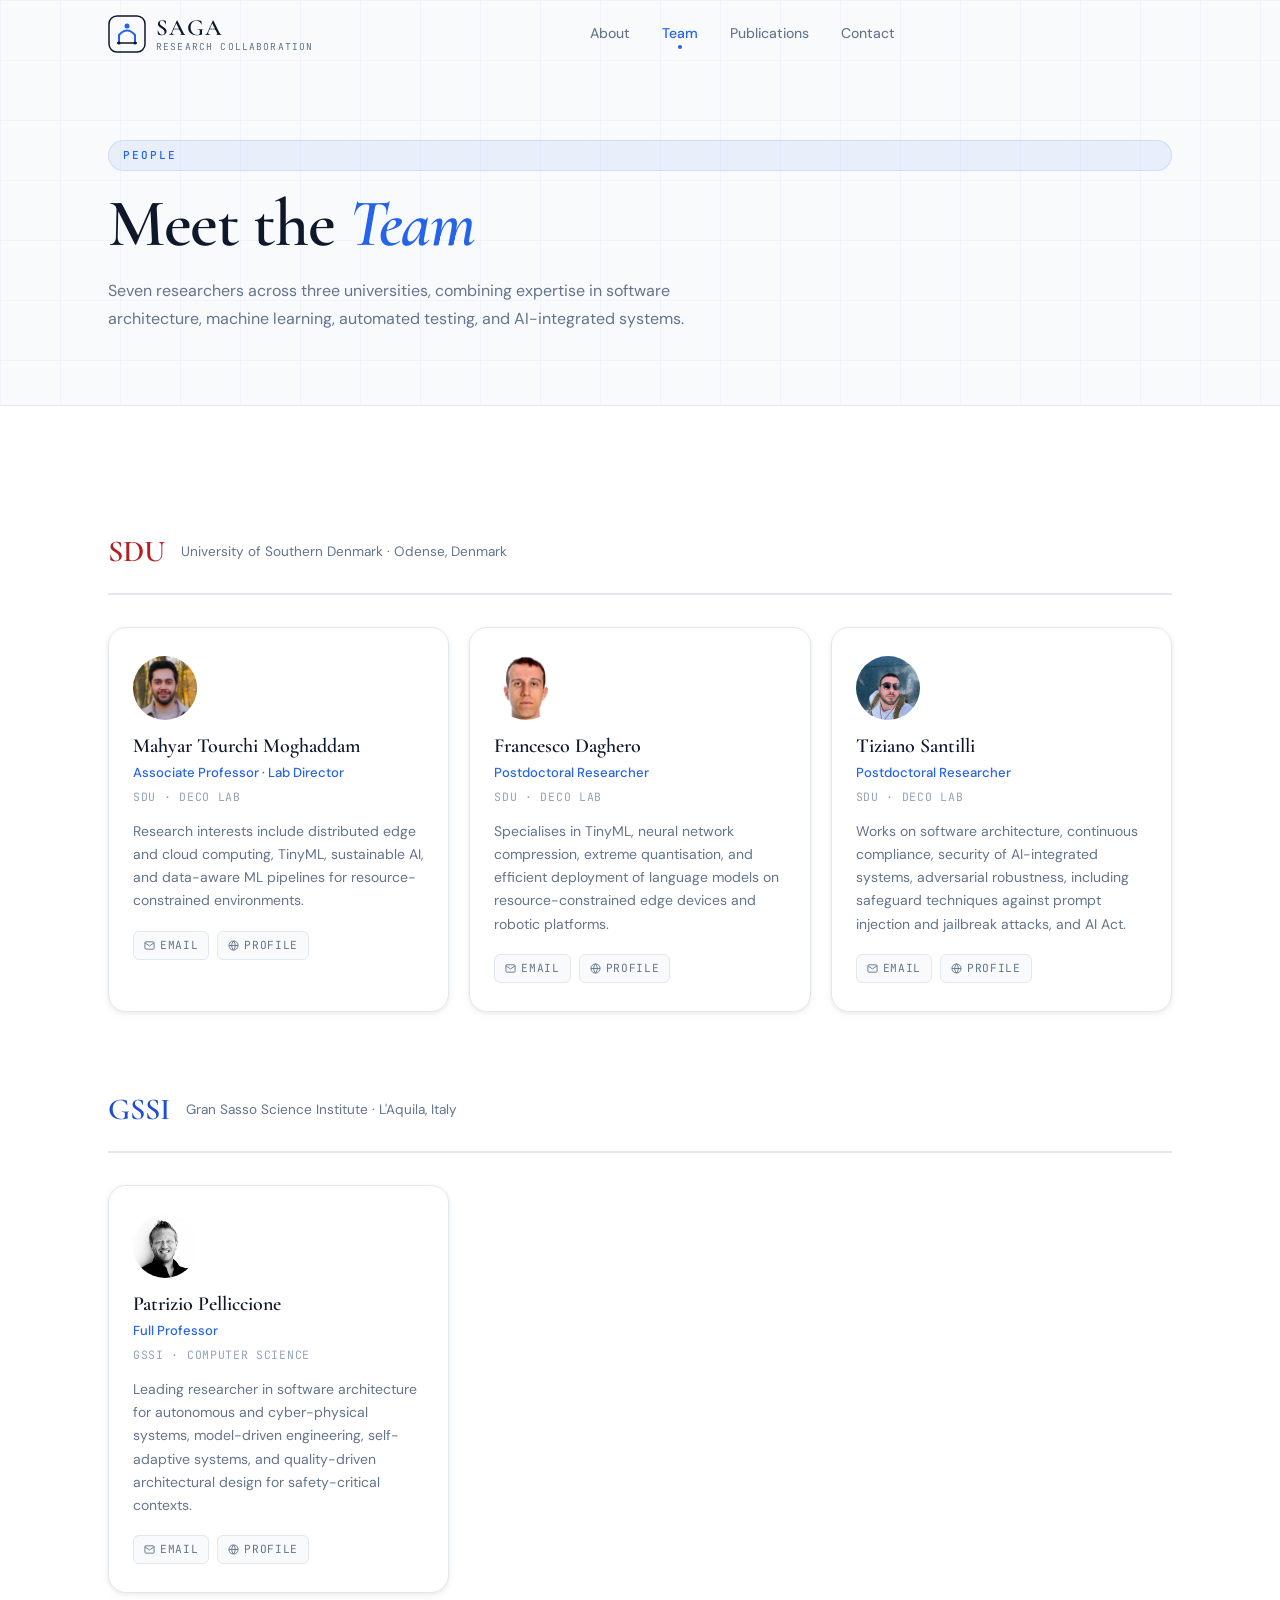
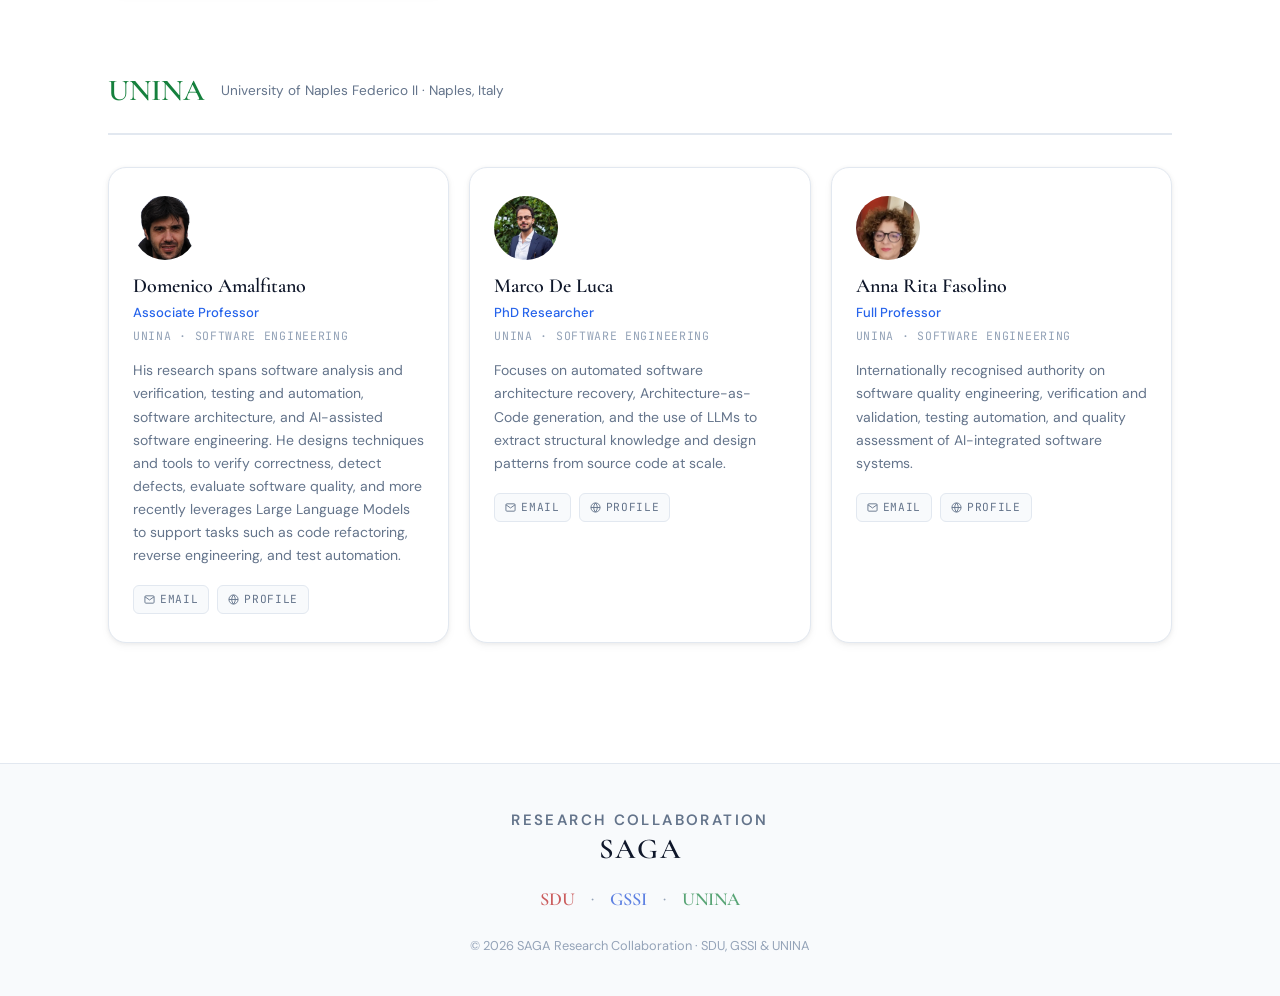
==== commit 4cd86094: "Update team.html" ====
--- a/team.html
+++ b/team.html
@@ -182,13 +182,13 @@
               <div class="team-role">Associate Professor</div>
               <div class="team-affiliation">UNINA · Software Engineering</div>
             </div>
-            <p class="team-bio">Expert in automated software testing, mobile application testing, and the application of LLMs to architecture recovery from industrial codebases.</p>
+            <p class="team-bio">His research spans software analysis and verification, testing and automation, software architecture, and AI-assisted software engineering. He designs techniques and tools to verify correctness, detect defects, evaluate software quality, and more recently leverages Large Language Models to support tasks such as code refactoring, reverse engineering, and test automation.</p>
             <div class="team-links">
               <a href="mailto:domenico.amalfitano@unina.it" class="team-link">
                 <svg viewBox="0 0 24 24" fill="none" stroke="currentColor" stroke-width="2"><path d="M4 4h16c1.1 0 2 .9 2 2v12c0 1.1-.9 2-2 2H4c-1.1 0-2-.9-2-2V6c0-1.1.9-2 2-2z"/><polyline points="22,6 12,13 2,6"/></svg>
                 Email
               </a>
-              <a href="https://scholar.google.com/citations?hl=da&user=ReafO6YAAAAJ" target="_blank" rel="noopener noreferrer" class="team-link">
+              <a href="https://domenicoamalfitano.github.io/" target="_blank" rel="noopener noreferrer" class="team-link">
                 <svg viewBox="0 0 24 24" fill="none" stroke="currentColor" stroke-width="2"><circle cx="12" cy="12" r="10"/><path d="M2 12h20M12 2a15.3 15.3 0 014 10 15.3 15.3 0 01-4 10 15.3 15.3 0 01-4-10 15.3 15.3 0 014-10z"/></svg>
                 Profile
               </a>
